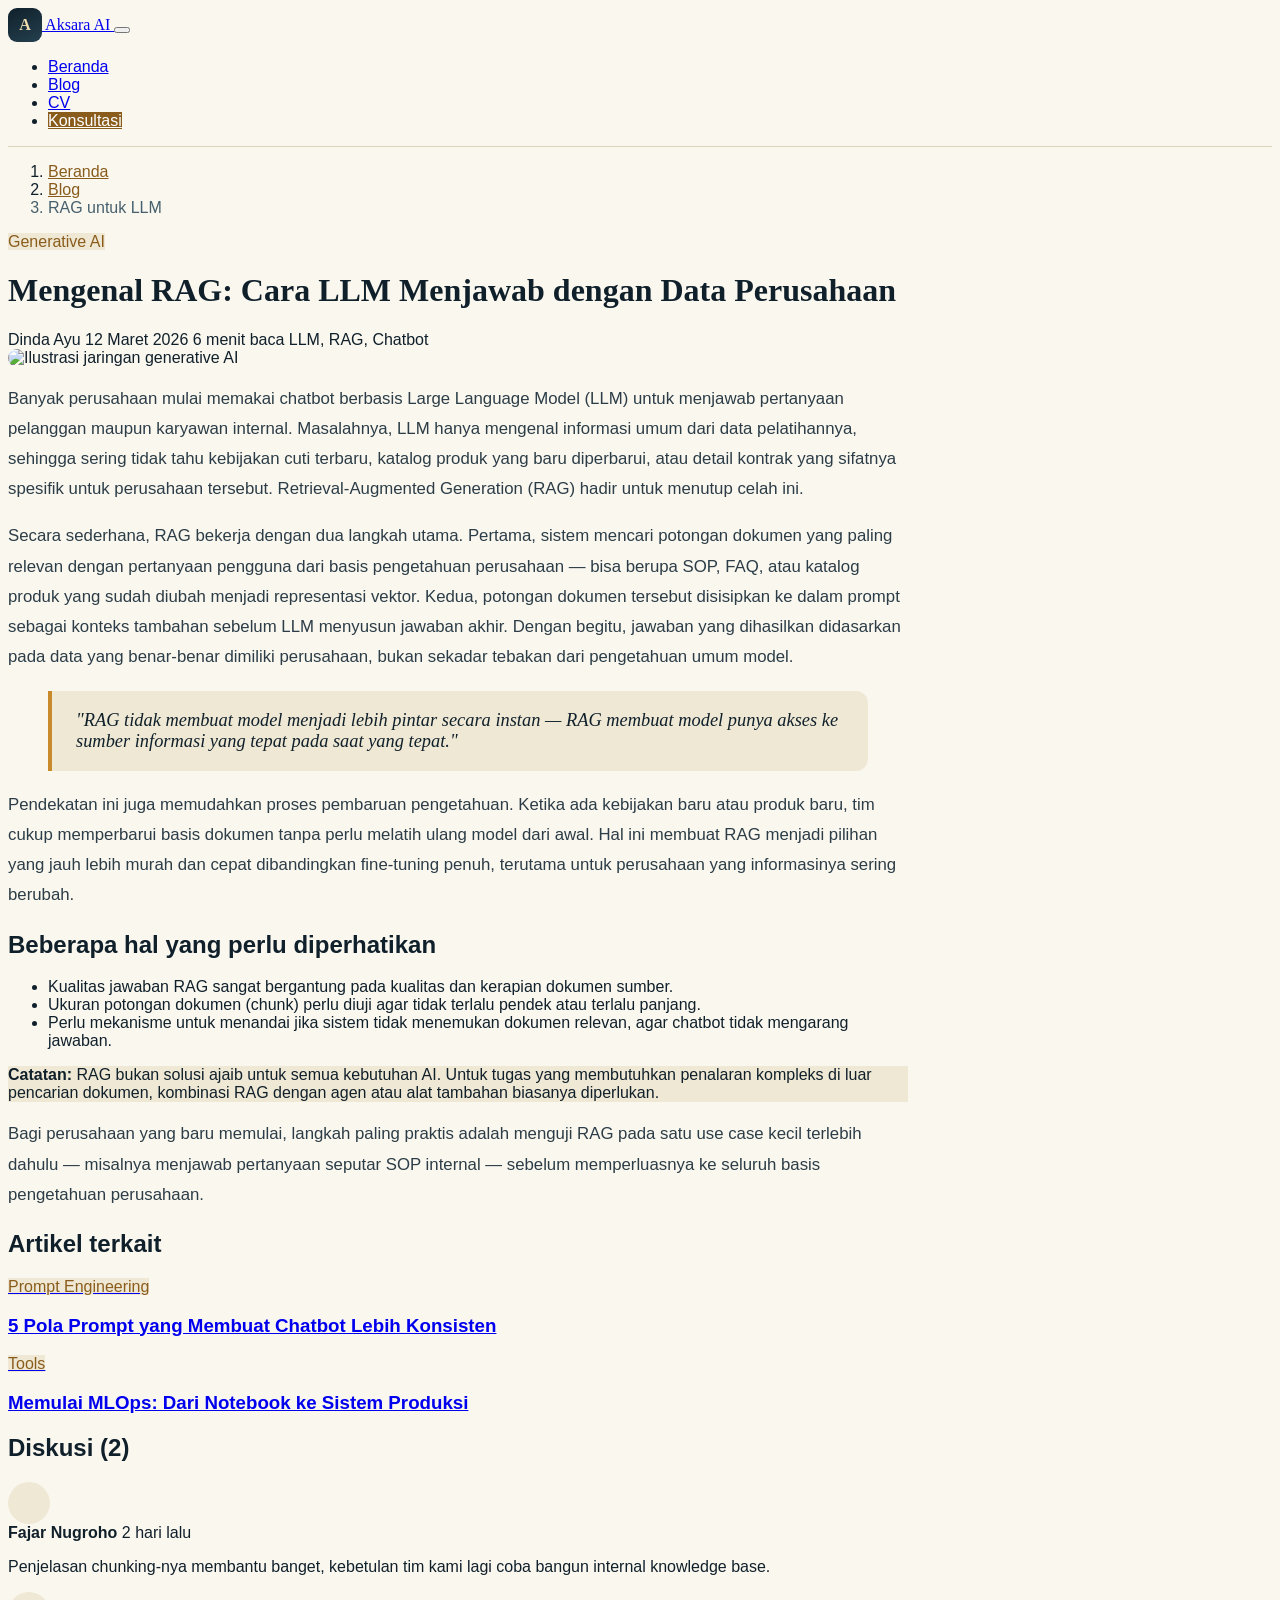
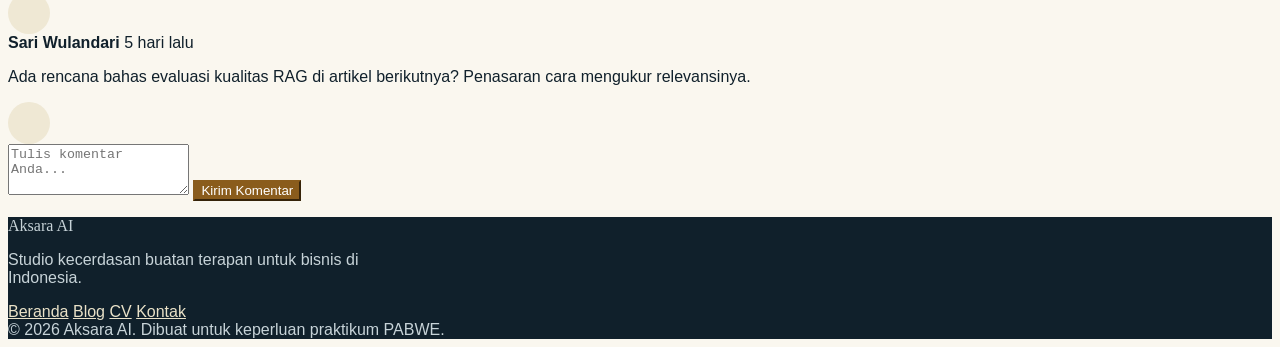
==== blog-detail.html @ 1088177e "upload upload file" ====
<!doctype html>
<html lang="id">
<head>
  <meta charset="UTF-8" />
  <meta name="viewport" content="width=device-width, initial-scale=1" />
  <title>Mengenal RAG: Cara LLM Menjawab dengan Data Perusahaan — Aksara AI</title>
  <meta name="description" content="Penjelasan Retrieval-Augmented Generation (RAG): cara kerja, manfaat, dan hal yang perlu diperhatikan saat menerapkannya pada chatbot perusahaan." />

  <link href="vendor/bootstrap/css/bootstrap.min.css" rel="stylesheet">
  <link rel="stylesheet" href="vendor/bootstrap-icons/bootstrap-icons.min.css">
  <link rel="stylesheet" href="assets/css/fonts.css">

  <style>
    :root {
      --ink: #10202b;
      --gold: #c98a2c;
      --gold-dark: #8a5c1c;
      --gold-darker: #6b4515;
      --paper: #faf7ef;
      --paper-dim: #efe8d4;
    }
    body { font-family: 'Plus Jakarta Sans', sans-serif; background: var(--paper); color: var(--ink); }
    .breadcrumb-item a { color: var(--gold-dark); }
    .breadcrumb-item a:hover { color: var(--gold-darker); }
    .breadcrumb-item.active { color: var(--ink-soft, #47606d); }
    .font-display { font-family: 'Fraunces', serif; }
    .navbar-brand-mark {
      width: 34px; height: 34px; border-radius: 9px;
      background: linear-gradient(155deg, var(--ink), #24404f);
      color: #f1ddb0; display: inline-flex; align-items: center; justify-content: center;
      font-family: 'Fraunces', serif; font-weight: 700;
    }
    .navbar { background: rgba(250,247,239,.92) !important; backdrop-filter: blur(8px); border-bottom: 1px solid #ddd3ba; }
    .btn-gold { background-color: var(--gold-dark); border-color: var(--gold-dark); color: #fff; }
    .btn-gold:hover { background-color: var(--gold-darker); border-color: var(--gold-darker); color: #fff; }

    .cover-wrap { max-height: 420px; overflow: hidden; border-radius: 18px; }
    .cover-wrap img { width: 100%; object-fit: cover; height: 100%; }

    article.post p { font-size: 1.05rem; line-height: 1.8; color: #2c3d47; }
    article.post blockquote {
      border-left: 4px solid var(--gold);
      background: var(--paper-dim);
      padding: 1.2rem 1.5rem;
      border-radius: 0 12px 12px 0;
      font-family: 'Fraunces', serif;
      font-style: italic;
      font-size: 1.15rem;
      color: var(--ink);
    }
    .related-card { border-color: #e7e0cc; border-radius: 14px; transition: transform .25s ease, box-shadow .25s ease; }
    .related-card:hover { transform: translateY(-4px); box-shadow: 0 14px 28px -18px rgba(16,32,43,.4); }
    .avatar-icon {
      width: 42px; height: 42px; border-radius: 50%;
      background: var(--paper-dim); color: var(--gold-dark);
      display: inline-flex; align-items: center; justify-content: center; font-size: 1.2rem;
    }
    footer.site-footer { background: var(--ink); color: #c7d3d8; }
    footer.site-footer a { color: #eae2c8; }
    footer.site-footer a:hover { color: var(--gold); }
  </style>
</head>
<body>

  <!-- =====================================================
       NAVBAR
  ====================================================== -->
  <nav class="navbar navbar-expand-lg sticky-top py-3">
    <div class="container">
      <a class="navbar-brand d-flex align-items-center gap-2 font-display fw-bold" href="/">
        <span class="navbar-brand-mark">A</span> Aksara AI
      </a>
      <button class="navbar-toggler" type="button" data-bs-toggle="collapse" data-bs-target="#navMain" aria-controls="navMain" aria-expanded="false" aria-label="Toggle navigation">
        <span class="navbar-toggler-icon"></span>
      </button>
      <div class="collapse navbar-collapse justify-content-end" id="navMain">
        <ul class="navbar-nav align-items-lg-center gap-lg-4">
          <li class="nav-item"><a class="nav-link" href="/">Beranda</a></li>
          <li class="nav-item"><a class="nav-link" href="blog.html">Blog</a></li>
          <li class="nav-item"><a class="nav-link" href="cv.html">CV</a></li>
          <li class="nav-item"><a class="btn btn-gold rounded-pill px-3" href="index.html#kontak">Konsultasi</a></li>
        </ul>
      </div>
    </div>
  </nav>

  <main class="py-5">
    <div class="container" style="max-width: 900px;">

      <!-- Breadcrumb & meta -->
      <nav aria-label="breadcrumb" class="mb-3">
        <ol class="breadcrumb small">
          <li class="breadcrumb-item"><a href="/" class="text-decoration-none">Beranda</a></li>
          <li class="breadcrumb-item"><a href="blog.html" class="text-decoration-none">Blog</a></li>
          <li class="breadcrumb-item active" aria-current="page">RAG untuk LLM</li>
        </ol>
      </nav>

      <span class="badge rounded-pill px-3 py-2 mb-3" style="background:#efe8d4; color:#8a5c1c;">
        <i class="bi bi-stars me-1"></i> Generative AI
      </span>

      <h1 class="font-display fw-bold display-6 mb-3">Mengenal RAG: Cara LLM Menjawab dengan Data Perusahaan</h1>

      <div class="d-flex flex-wrap align-items-center gap-4 text-muted small mb-4 pb-3 border-bottom">
        <span><i class="bi bi-person-circle me-1"></i> Dinda Ayu</span>
        <span><i class="bi bi-calendar3 me-1"></i> 12 Maret 2026</span>
        <span><i class="bi bi-clock me-1"></i> 6 menit baca</span>
        <span><i class="bi bi-tag me-1"></i> LLM, RAG, Chatbot</span>
      </div>

      <div class="cover-wrap mb-4">
        <img src="https://images.unsplash.com/photo-1620712943543-bcc4688e7485?auto=format&fit=crop&w=1200&q=80" alt="Ilustrasi jaringan generative AI">
      </div>

      <article class="post">
        <p>
          Banyak perusahaan mulai memakai chatbot berbasis Large Language Model (LLM)
          untuk menjawab pertanyaan pelanggan maupun karyawan internal. Masalahnya,
          LLM hanya mengenal informasi umum dari data pelatihannya, sehingga sering
          tidak tahu kebijakan cuti terbaru, katalog produk yang baru diperbarui,
          atau detail kontrak yang sifatnya spesifik untuk perusahaan tersebut.
          Retrieval-Augmented Generation (RAG) hadir untuk menutup celah ini.
        </p>

        <p>
          Secara sederhana, RAG bekerja dengan dua langkah utama. Pertama, sistem
          mencari potongan dokumen yang paling relevan dengan pertanyaan pengguna
          dari basis pengetahuan perusahaan — bisa berupa SOP, FAQ, atau katalog
          produk yang sudah diubah menjadi representasi vektor. Kedua, potongan
          dokumen tersebut disisipkan ke dalam prompt sebagai konteks tambahan
          sebelum LLM menyusun jawaban akhir. Dengan begitu, jawaban yang dihasilkan
          didasarkan pada data yang benar-benar dimiliki perusahaan, bukan sekadar
          tebakan dari pengetahuan umum model.
        </p>

        <blockquote>
          "RAG tidak membuat model menjadi lebih pintar secara instan — RAG membuat
          model punya akses ke sumber informasi yang tepat pada saat yang tepat."
        </blockquote>

        <p>
          Pendekatan ini juga memudahkan proses pembaruan pengetahuan. Ketika ada
          kebijakan baru atau produk baru, tim cukup memperbarui basis dokumen
          tanpa perlu melatih ulang model dari awal. Hal ini membuat RAG menjadi
          pilihan yang jauh lebih murah dan cepat dibandingkan fine-tuning penuh,
          terutama untuk perusahaan yang informasinya sering berubah.
        </p>

        <h2 class="h4 fw-bold mt-4 mb-3">Beberapa hal yang perlu diperhatikan</h2>
        <ul class="mb-4">
          <li class="mb-2"><i class="bi bi-check2-circle text-success me-2"></i>Kualitas jawaban RAG sangat bergantung pada kualitas dan kerapian dokumen sumber.</li>
          <li class="mb-2"><i class="bi bi-check2-circle text-success me-2"></i>Ukuran potongan dokumen (chunk) perlu diuji agar tidak terlalu pendek atau terlalu panjang.</li>
          <li class="mb-2"><i class="bi bi-check2-circle text-success me-2"></i>Perlu mekanisme untuk menandai jika sistem tidak menemukan dokumen relevan, agar chatbot tidak mengarang jawaban.</li>
        </ul>

        <div class="alert d-flex align-items-start gap-2" style="background:#efe8d4; border: none; color:#10202b;">
          <i class="bi bi-info-circle-fill fs-5" style="color:#8a5c1c;"></i>
          <div>
            <strong>Catatan:</strong> RAG bukan solusi ajaib untuk semua kebutuhan AI.
            Untuk tugas yang membutuhkan penalaran kompleks di luar pencarian dokumen,
            kombinasi RAG dengan agen atau alat tambahan biasanya diperlukan.
          </div>
        </div>

        <p>
          Bagi perusahaan yang baru memulai, langkah paling praktis adalah menguji
          RAG pada satu use case kecil terlebih dahulu — misalnya menjawab pertanyaan
          seputar SOP internal — sebelum memperluasnya ke seluruh basis pengetahuan
          perusahaan.
        </p>
      </article>

      <!-- =====================================================
           ARTIKEL TERKAIT
      ====================================================== -->
      <section class="mt-5 pt-4 border-top">
        <h2 class="h5 fw-bold mb-3"><i class="bi bi-collection me-2"></i>Artikel terkait</h2>
        <div class="row g-3">
          <div class="col-md-6">
            <a href="blog-detail.html" class="text-decoration-none text-dark">
              <div class="related-card card p-3 h-100">
                <span class="badge rounded-pill mb-2" style="background:#efe8d4; color:#8a5c1c;">Prompt Engineering</span>
                <h3 class="h6 fw-bold mb-0">5 Pola Prompt yang Membuat Chatbot Lebih Konsisten</h3>
              </div>
            </a>
          </div>
          <div class="col-md-6">
            <a href="blog-detail.html" class="text-decoration-none text-dark">
              <div class="related-card card p-3 h-100">
                <span class="badge rounded-pill mb-2" style="background:#efe8d4; color:#8a5c1c;">Tools</span>
                <h3 class="h6 fw-bold mb-0">Memulai MLOps: Dari Notebook ke Sistem Produksi</h3>
              </div>
            </a>
          </div>
        </div>
      </section>

      <!-- =====================================================
           KOMENTAR
      ====================================================== -->
      <section class="mt-5 pt-4 border-top">
        <h2 class="h5 fw-bold mb-3"><i class="bi bi-chat-left-text me-2"></i>Diskusi (2)</h2>

        <div class="d-flex gap-3 mb-4">
          <span class="avatar-icon"><i class="bi bi-person-fill"></i></span>
          <div class="flex-grow-1 bg-white border rounded-3 p-3">
            <div class="d-flex justify-content-between">
              <strong class="small">Fajar Nugroho</strong>
              <span class="text-muted small">2 hari lalu</span>
            </div>
            <p class="small mb-0 mt-1">Penjelasan chunking-nya membantu banget, kebetulan tim kami lagi coba bangun internal knowledge base.</p>
          </div>
        </div>

        <div class="d-flex gap-3 mb-4">
          <span class="avatar-icon"><i class="bi bi-person-fill"></i></span>
          <div class="flex-grow-1 bg-white border rounded-3 p-3">
            <div class="d-flex justify-content-between">
              <strong class="small">Sari Wulandari</strong>
              <span class="text-muted small">5 hari lalu</span>
            </div>
            <p class="small mb-0 mt-1">Ada rencana bahas evaluasi kualitas RAG di artikel berikutnya? Penasaran cara mengukur relevansinya.</p>
          </div>
        </div>

        <form class="d-flex gap-3" action="#" method="post">
          <span class="avatar-icon"><i class="bi bi-person"></i></span>
          <div class="flex-grow-1">
            <textarea class="form-control mb-2" rows="3" placeholder="Tulis komentar Anda..." required></textarea>
            <button type="submit" class="btn btn-gold btn-sm rounded-pill px-3">
              <i class="bi bi-send me-1"></i> Kirim Komentar
            </button>
          </div>
        </form>
      </section>

    </div>
  </main>

  <!-- =====================================================
       FOOTER
  ====================================================== -->
  <footer class="site-footer py-5 mt-5">
    <div class="container d-flex flex-column flex-md-row justify-content-between gap-4">
      <div>
        <p class="fs-5 font-display fw-bold text-white mb-2"><i class="bi bi-braces-asterisk"></i> Aksara AI</p>
        <p class="small mb-0" style="max-width: 26rem;">Studio kecerdasan buatan terapan untuk bisnis di Indonesia.</p>
      </div>
      <div class="d-flex flex-wrap gap-4 small">
        <a href="/" class="text-decoration-none">Beranda</a>
        <a href="blog.html" class="text-decoration-none">Blog</a>
        <a href="cv.html" class="text-decoration-none">CV</a>
        <a href="index.html#kontak" class="text-decoration-none">Kontak</a>
      </div>
    </div>
    <div class="container mt-4 pt-3 border-top border-secondary-subtle small text-center text-md-start">
      © 2026 Aksara AI. Dibuat untuk keperluan praktikum PABWE.
    </div>
  </footer>

  <script src="vendor/bootstrap/js/bootstrap.bundle.min.js"></script>
</body>
</html>
---- assets/css/fonts.css ----
/* Self-hosted Google Fonts subset (latin) — Fraunces & Plus Jakarta Sans */

/* plus-jakarta-sans-latin-400-normal */
@font-face {
  font-family: 'Plus Jakarta Sans';
  font-style: normal;
  font-display: swap;
  font-weight: 400;
  src: url('../fonts/plus-jakarta-sans-latin-400-normal.woff2') format('woff2');
  unicode-range: U+0000-00FF,U+0131,U+0152-0153,U+02BB-02BC,U+02C6,U+02DA,U+02DC,U+0304,U+0308,U+0329,U+2000-206F,U+20AC,U+2122,U+2191,U+2193,U+2212,U+2215,U+FEFF,U+FFFD;
}

/* plus-jakarta-sans-latin-500-normal */
@font-face {
  font-family: 'Plus Jakarta Sans';
  font-style: normal;
  font-display: swap;
  font-weight: 500;
  src: url('../fonts/plus-jakarta-sans-latin-500-normal.woff2') format('woff2');
  unicode-range: U+0000-00FF,U+0131,U+0152-0153,U+02BB-02BC,U+02C6,U+02DA,U+02DC,U+0304,U+0308,U+0329,U+2000-206F,U+20AC,U+2122,U+2191,U+2193,U+2212,U+2215,U+FEFF,U+FFFD;
}

/* plus-jakarta-sans-latin-600-normal */
@font-face {
  font-family: 'Plus Jakarta Sans';
  font-style: normal;
  font-display: swap;
  font-weight: 600;
  src: url('../fonts/plus-jakarta-sans-latin-600-normal.woff2') format('woff2');
  unicode-range: U+0000-00FF,U+0131,U+0152-0153,U+02BB-02BC,U+02C6,U+02DA,U+02DC,U+0304,U+0308,U+0329,U+2000-206F,U+20AC,U+2122,U+2191,U+2193,U+2212,U+2215,U+FEFF,U+FFFD;
}

/* plus-jakarta-sans-latin-700-normal */
@font-face {
  font-family: 'Plus Jakarta Sans';
  font-style: normal;
  font-display: swap;
  font-weight: 700;
  src: url('../fonts/plus-jakarta-sans-latin-700-normal.woff2') format('woff2');
  unicode-range: U+0000-00FF,U+0131,U+0152-0153,U+02BB-02BC,U+02C6,U+02DA,U+02DC,U+0304,U+0308,U+0329,U+2000-206F,U+20AC,U+2122,U+2191,U+2193,U+2212,U+2215,U+FEFF,U+FFFD;
}

/* plus-jakarta-sans-latin-800-normal */
@font-face {
  font-family: 'Plus Jakarta Sans';
  font-style: normal;
  font-display: swap;
  font-weight: 800;
  src: url('../fonts/plus-jakarta-sans-latin-800-normal.woff2') format('woff2');
  unicode-range: U+0000-00FF,U+0131,U+0152-0153,U+02BB-02BC,U+02C6,U+02DA,U+02DC,U+0304,U+0308,U+0329,U+2000-206F,U+20AC,U+2122,U+2191,U+2193,U+2212,U+2215,U+FEFF,U+FFFD;
}

/* fraunces-latin-400-normal */
@font-face {
  font-family: 'Fraunces';
  font-style: normal;
  font-display: swap;
  font-weight: 400;
  src: url('../fonts/fraunces-latin-400-normal.woff2') format('woff2');
  unicode-range: U+0000-00FF,U+0131,U+0152-0153,U+02BB-02BC,U+02C6,U+02DA,U+02DC,U+0304,U+0308,U+0329,U+2000-206F,U+20AC,U+2122,U+2191,U+2193,U+2212,U+2215,U+FEFF,U+FFFD;
}

/* fraunces-latin-600-normal */
@font-face {
  font-family: 'Fraunces';
  font-style: normal;
  font-display: swap;
  font-weight: 600;
  src: url('../fonts/fraunces-latin-600-normal.woff2') format('woff2');
  unicode-range: U+0000-00FF,U+0131,U+0152-0153,U+02BB-02BC,U+02C6,U+02DA,U+02DC,U+0304,U+0308,U+0329,U+2000-206F,U+20AC,U+2122,U+2191,U+2193,U+2212,U+2215,U+FEFF,U+FFFD;
}

/* fraunces-latin-700-normal */
@font-face {
  font-family: 'Fraunces';
  font-style: normal;
  font-display: swap;
  font-weight: 700;
  src: url('../fonts/fraunces-latin-700-normal.woff2') format('woff2');
  unicode-range: U+0000-00FF,U+0131,U+0152-0153,U+02BB-02BC,U+02C6,U+02DA,U+02DC,U+0304,U+0308,U+0329,U+2000-206F,U+20AC,U+2122,U+2191,U+2193,U+2212,U+2215,U+FEFF,U+FFFD;
}

/* fraunces-latin-400-italic */
@font-face {
  font-family: 'Fraunces';
  font-style: italic;
  font-display: swap;
  font-weight: 400;
  src: url('../fonts/fraunces-latin-400-italic.woff2') format('woff2');
  unicode-range: U+0000-00FF,U+0131,U+0152-0153,U+02BB-02BC,U+02C6,U+02DA,U+02DC,U+0304,U+0308,U+0329,U+2000-206F,U+20AC,U+2122,U+2191,U+2193,U+2212,U+2215,U+FEFF,U+FFFD;
}

/* fraunces-latin-500-italic */
@font-face {
  font-family: 'Fraunces';
  font-style: italic;
  font-display: swap;
  font-weight: 500;
  src: url('../fonts/fraunces-latin-500-italic.woff2') format('woff2');
  unicode-range: U+0000-00FF,U+0131,U+0152-0153,U+02BB-02BC,U+02C6,U+02DA,U+02DC,U+0304,U+0308,U+0329,U+2000-206F,U+20AC,U+2122,U+2191,U+2193,U+2212,U+2215,U+FEFF,U+FFFD;
}

/* fraunces-latin-600-italic */
@font-face {
  font-family: 'Fraunces';
  font-style: italic;
  font-display: swap;
  font-weight: 600;
  src: url('../fonts/fraunces-latin-600-italic.woff2') format('woff2');
  unicode-range: U+0000-00FF,U+0131,U+0152-0153,U+02BB-02BC,U+02C6,U+02DA,U+02DC,U+0304,U+0308,U+0329,U+2000-206F,U+20AC,U+2122,U+2191,U+2193,U+2212,U+2215,U+FEFF,U+FFFD;
}
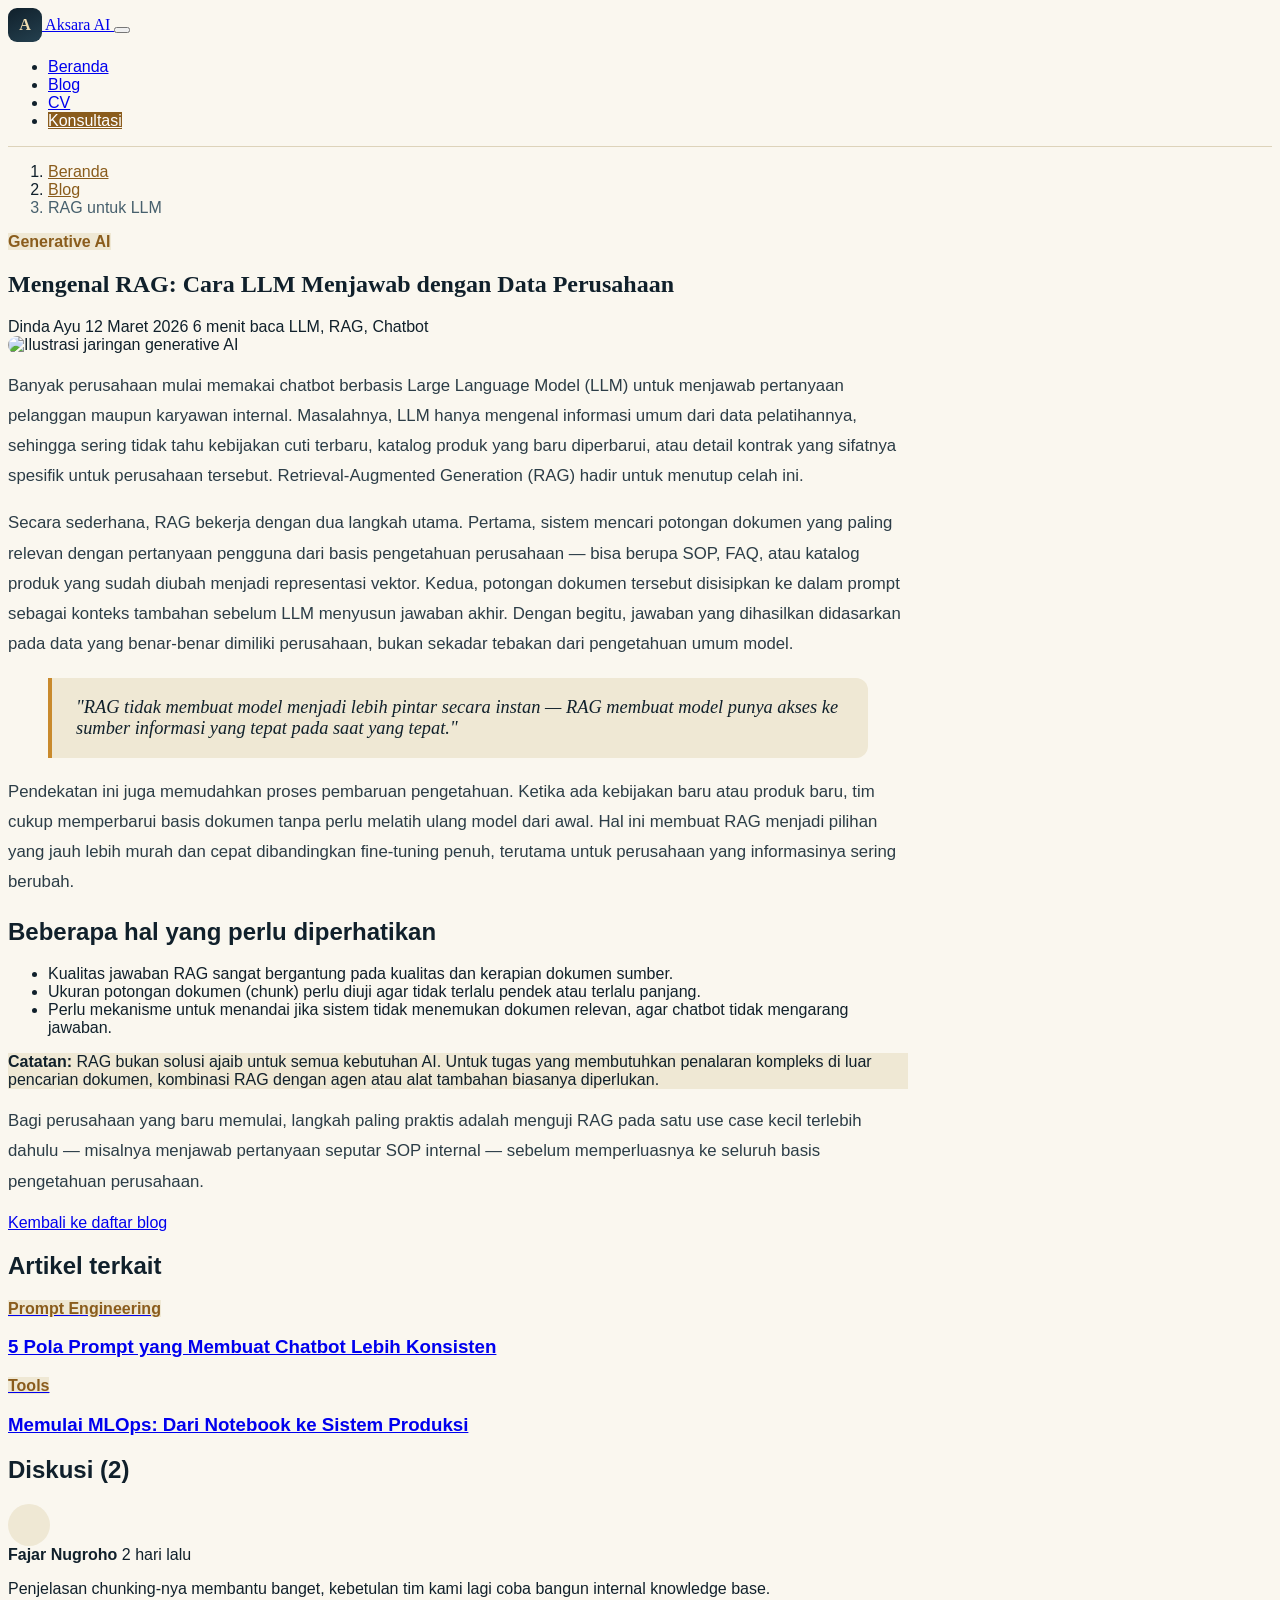
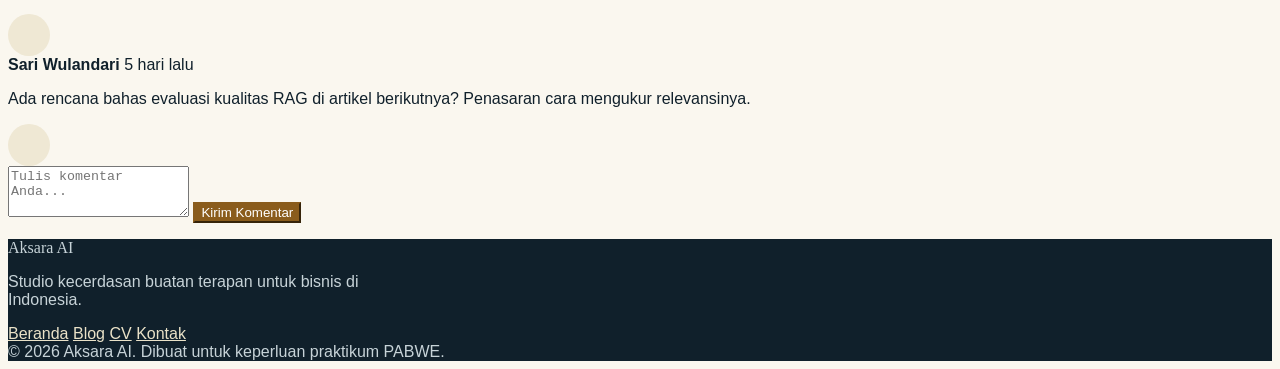
==== commit 749acbc4: "update update" ====
--- a/blog-detail.html
+++ b/blog-detail.html
@@ -5,6 +5,8 @@
   <meta name="viewport" content="width=device-width, initial-scale=1" />
   <title>Mengenal RAG: Cara LLM Menjawab dengan Data Perusahaan — Aksara AI</title>
   <meta name="description" content="Penjelasan Retrieval-Augmented Generation (RAG): cara kerja, manfaat, dan hal yang perlu diperhatikan saat menerapkannya pada chatbot perusahaan." />
+
+  <link rel="icon" href="assets/img/favicon.svg" type="image/svg+xml" />
 
   <link href="vendor/bootstrap/css/bootstrap.min.css" rel="stylesheet">
   <link rel="stylesheet" href="vendor/bootstrap-icons/bootstrap-icons.min.css">
@@ -55,6 +57,13 @@
       background: var(--paper-dim); color: var(--gold-dark);
       display: inline-flex; align-items: center; justify-content: center; font-size: 1.2rem;
     }
+    /* Utilitas kecil — pengganti inline style agar styling tetap terpusat */
+    .container--article { max-width: 900px; }
+    .measure-sm { max-width: 26rem; }
+    .text-brand { color: var(--gold-dark) !important; }
+    .badge-category { background-color: var(--paper-dim); color: var(--gold-dark); font-weight: 600; }
+    .alert-brand { background: var(--paper-dim); border: none; color: var(--ink); }
+
     footer.site-footer { background: var(--ink); color: #c7d3d8; }
     footer.site-footer a { color: #eae2c8; }
     footer.site-footer a:hover { color: var(--gold); }
@@ -67,7 +76,7 @@
   ====================================================== -->
   <nav class="navbar navbar-expand-lg sticky-top py-3">
     <div class="container">
-      <a class="navbar-brand d-flex align-items-center gap-2 font-display fw-bold" href="/">
+      <a class="navbar-brand d-flex align-items-center gap-2 font-display fw-bold" href="index.html">
         <span class="navbar-brand-mark">A</span> Aksara AI
       </a>
       <button class="navbar-toggler" type="button" data-bs-toggle="collapse" data-bs-target="#navMain" aria-controls="navMain" aria-expanded="false" aria-label="Toggle navigation">
@@ -75,7 +84,7 @@
       </button>
       <div class="collapse navbar-collapse justify-content-end" id="navMain">
         <ul class="navbar-nav align-items-lg-center gap-lg-4">
-          <li class="nav-item"><a class="nav-link" href="/">Beranda</a></li>
+          <li class="nav-item"><a class="nav-link" href="index.html">Beranda</a></li>
           <li class="nav-item"><a class="nav-link" href="blog.html">Blog</a></li>
           <li class="nav-item"><a class="nav-link" href="cv.html">CV</a></li>
           <li class="nav-item"><a class="btn btn-gold rounded-pill px-3" href="index.html#kontak">Konsultasi</a></li>
@@ -85,91 +94,101 @@
   </nav>
 
   <main class="py-5">
-    <div class="container" style="max-width: 900px;">
+    <div class="container container--article">
 
       <!-- Breadcrumb & meta -->
       <nav aria-label="breadcrumb" class="mb-3">
         <ol class="breadcrumb small">
-          <li class="breadcrumb-item"><a href="/" class="text-decoration-none">Beranda</a></li>
+          <li class="breadcrumb-item"><a href="index.html" class="text-decoration-none">Beranda</a></li>
           <li class="breadcrumb-item"><a href="blog.html" class="text-decoration-none">Blog</a></li>
           <li class="breadcrumb-item active" aria-current="page">RAG untuk LLM</li>
         </ol>
       </nav>
 
-      <span class="badge rounded-pill px-3 py-2 mb-3" style="background:#efe8d4; color:#8a5c1c;">
-        <i class="bi bi-stars me-1"></i> Generative AI
-      </span>
-
-      <h1 class="font-display fw-bold display-6 mb-3">Mengenal RAG: Cara LLM Menjawab dengan Data Perusahaan</h1>
-
-      <div class="d-flex flex-wrap align-items-center gap-4 text-muted small mb-4 pb-3 border-bottom">
-        <span><i class="bi bi-person-circle me-1"></i> Dinda Ayu</span>
-        <span><i class="bi bi-calendar3 me-1"></i> 12 Maret 2026</span>
-        <span><i class="bi bi-clock me-1"></i> 6 menit baca</span>
-        <span><i class="bi bi-tag me-1"></i> LLM, RAG, Chatbot</span>
-      </div>
-
-      <div class="cover-wrap mb-4">
-        <img src="https://images.unsplash.com/photo-1620712943543-bcc4688e7485?auto=format&fit=crop&w=1200&q=80" alt="Ilustrasi jaringan generative AI">
-      </div>
-
+      <!-- Artikel utama: header (judul + meta + cover) lalu isi tulisan -->
       <article class="post">
-        <p>
-          Banyak perusahaan mulai memakai chatbot berbasis Large Language Model (LLM)
-          untuk menjawab pertanyaan pelanggan maupun karyawan internal. Masalahnya,
-          LLM hanya mengenal informasi umum dari data pelatihannya, sehingga sering
-          tidak tahu kebijakan cuti terbaru, katalog produk yang baru diperbarui,
-          atau detail kontrak yang sifatnya spesifik untuk perusahaan tersebut.
-          Retrieval-Augmented Generation (RAG) hadir untuk menutup celah ini.
-        </p>
-
-        <p>
-          Secara sederhana, RAG bekerja dengan dua langkah utama. Pertama, sistem
-          mencari potongan dokumen yang paling relevan dengan pertanyaan pengguna
-          dari basis pengetahuan perusahaan — bisa berupa SOP, FAQ, atau katalog
-          produk yang sudah diubah menjadi representasi vektor. Kedua, potongan
-          dokumen tersebut disisipkan ke dalam prompt sebagai konteks tambahan
-          sebelum LLM menyusun jawaban akhir. Dengan begitu, jawaban yang dihasilkan
-          didasarkan pada data yang benar-benar dimiliki perusahaan, bukan sekadar
-          tebakan dari pengetahuan umum model.
-        </p>
-
-        <blockquote>
-          "RAG tidak membuat model menjadi lebih pintar secara instan — RAG membuat
-          model punya akses ke sumber informasi yang tepat pada saat yang tepat."
-        </blockquote>
-
-        <p>
-          Pendekatan ini juga memudahkan proses pembaruan pengetahuan. Ketika ada
-          kebijakan baru atau produk baru, tim cukup memperbarui basis dokumen
-          tanpa perlu melatih ulang model dari awal. Hal ini membuat RAG menjadi
-          pilihan yang jauh lebih murah dan cepat dibandingkan fine-tuning penuh,
-          terutama untuk perusahaan yang informasinya sering berubah.
-        </p>
-
-        <h2 class="h4 fw-bold mt-4 mb-3">Beberapa hal yang perlu diperhatikan</h2>
-        <ul class="mb-4">
-          <li class="mb-2"><i class="bi bi-check2-circle text-success me-2"></i>Kualitas jawaban RAG sangat bergantung pada kualitas dan kerapian dokumen sumber.</li>
-          <li class="mb-2"><i class="bi bi-check2-circle text-success me-2"></i>Ukuran potongan dokumen (chunk) perlu diuji agar tidak terlalu pendek atau terlalu panjang.</li>
-          <li class="mb-2"><i class="bi bi-check2-circle text-success me-2"></i>Perlu mekanisme untuk menandai jika sistem tidak menemukan dokumen relevan, agar chatbot tidak mengarang jawaban.</li>
-        </ul>
-
-        <div class="alert d-flex align-items-start gap-2" style="background:#efe8d4; border: none; color:#10202b;">
-          <i class="bi bi-info-circle-fill fs-5" style="color:#8a5c1c;"></i>
-          <div>
-            <strong>Catatan:</strong> RAG bukan solusi ajaib untuk semua kebutuhan AI.
-            Untuk tugas yang membutuhkan penalaran kompleks di luar pencarian dokumen,
-            kombinasi RAG dengan agen atau alat tambahan biasanya diperlukan.
-          </div>
-        </div>
-
-        <p>
-          Bagi perusahaan yang baru memulai, langkah paling praktis adalah menguji
-          RAG pada satu use case kecil terlebih dahulu — misalnya menjawab pertanyaan
-          seputar SOP internal — sebelum memperluasnya ke seluruh basis pengetahuan
-          perusahaan.
-        </p>
+
+        <header class="mb-4">
+          <span class="badge badge-category rounded-pill px-3 py-2 mb-3">
+            <i class="bi bi-stars me-1"></i> Generative AI
+          </span>
+
+          <h1 class="font-display fw-bold display-6 mb-3">Mengenal RAG: Cara LLM Menjawab dengan Data Perusahaan</h1>
+
+          <div class="d-flex flex-wrap align-items-center gap-4 text-muted small mb-4 pb-3 border-bottom">
+            <span><i class="bi bi-person-circle me-1"></i> Dinda Ayu</span>
+            <span><i class="bi bi-calendar3 me-1"></i> 12 Maret 2026</span>
+            <span><i class="bi bi-clock me-1"></i> 6 menit baca</span>
+            <span><i class="bi bi-tag me-1"></i> LLM, RAG, Chatbot</span>
+          </div>
+
+          <div class="cover-wrap mb-4">
+            <img src="assets/img/cover-rag-wide.svg" alt="Ilustrasi jaringan generative AI">
+          </div>
+        </header>
+
+          <p>
+            Banyak perusahaan mulai memakai chatbot berbasis Large Language Model (LLM)
+            untuk menjawab pertanyaan pelanggan maupun karyawan internal. Masalahnya,
+            LLM hanya mengenal informasi umum dari data pelatihannya, sehingga sering
+            tidak tahu kebijakan cuti terbaru, katalog produk yang baru diperbarui,
+            atau detail kontrak yang sifatnya spesifik untuk perusahaan tersebut.
+            Retrieval-Augmented Generation (RAG) hadir untuk menutup celah ini.
+          </p>
+
+          <p>
+            Secara sederhana, RAG bekerja dengan dua langkah utama. Pertama, sistem
+            mencari potongan dokumen yang paling relevan dengan pertanyaan pengguna
+            dari basis pengetahuan perusahaan — bisa berupa SOP, FAQ, atau katalog
+            produk yang sudah diubah menjadi representasi vektor. Kedua, potongan
+            dokumen tersebut disisipkan ke dalam prompt sebagai konteks tambahan
+            sebelum LLM menyusun jawaban akhir. Dengan begitu, jawaban yang dihasilkan
+            didasarkan pada data yang benar-benar dimiliki perusahaan, bukan sekadar
+            tebakan dari pengetahuan umum model.
+          </p>
+
+          <blockquote>
+            "RAG tidak membuat model menjadi lebih pintar secara instan — RAG membuat
+            model punya akses ke sumber informasi yang tepat pada saat yang tepat."
+          </blockquote>
+
+          <p>
+            Pendekatan ini juga memudahkan proses pembaruan pengetahuan. Ketika ada
+            kebijakan baru atau produk baru, tim cukup memperbarui basis dokumen
+            tanpa perlu melatih ulang model dari awal. Hal ini membuat RAG menjadi
+            pilihan yang jauh lebih murah dan cepat dibandingkan fine-tuning penuh,
+            terutama untuk perusahaan yang informasinya sering berubah.
+          </p>
+
+          <h2 class="h4 fw-bold mt-4 mb-3">Beberapa hal yang perlu diperhatikan</h2>
+          <ul class="mb-4">
+            <li class="mb-2"><i class="bi bi-check2-circle text-success me-2"></i>Kualitas jawaban RAG sangat bergantung pada kualitas dan kerapian dokumen sumber.</li>
+            <li class="mb-2"><i class="bi bi-check2-circle text-success me-2"></i>Ukuran potongan dokumen (chunk) perlu diuji agar tidak terlalu pendek atau terlalu panjang.</li>
+            <li class="mb-2"><i class="bi bi-check2-circle text-success me-2"></i>Perlu mekanisme untuk menandai jika sistem tidak menemukan dokumen relevan, agar chatbot tidak mengarang jawaban.</li>
+          </ul>
+
+          <div class="alert alert-brand d-flex align-items-start gap-2">
+            <i class="bi bi-info-circle-fill fs-5 text-brand"></i>
+            <div>
+              <strong>Catatan:</strong> RAG bukan solusi ajaib untuk semua kebutuhan AI.
+              Untuk tugas yang membutuhkan penalaran kompleks di luar pencarian dokumen,
+              kombinasi RAG dengan agen atau alat tambahan biasanya diperlukan.
+            </div>
+          </div>
+
+          <p>
+            Bagi perusahaan yang baru memulai, langkah paling praktis adalah menguji
+            RAG pada satu use case kecil terlebih dahulu — misalnya menjawab pertanyaan
+            seputar SOP internal — sebelum memperluasnya ke seluruh basis pengetahuan
+            perusahaan.
+          </p>
       </article>
+
+      <p class="mt-4">
+        <a href="blog.html" class="btn btn-outline-secondary btn-sm rounded-pill px-3">
+          <i class="bi bi-arrow-left me-1"></i> Kembali ke daftar blog
+        </a>
+      </p>
 
       <!-- =====================================================
            ARTIKEL TERKAIT
@@ -178,17 +197,17 @@
         <h2 class="h5 fw-bold mb-3"><i class="bi bi-collection me-2"></i>Artikel terkait</h2>
         <div class="row g-3">
           <div class="col-md-6">
-            <a href="blog-detail.html" class="text-decoration-none text-dark">
+            <a href="blog.html" class="text-decoration-none text-dark">
               <div class="related-card card p-3 h-100">
-                <span class="badge rounded-pill mb-2" style="background:#efe8d4; color:#8a5c1c;">Prompt Engineering</span>
+                <span class="badge badge-category rounded-pill mb-2">Prompt Engineering</span>
                 <h3 class="h6 fw-bold mb-0">5 Pola Prompt yang Membuat Chatbot Lebih Konsisten</h3>
               </div>
             </a>
           </div>
           <div class="col-md-6">
-            <a href="blog-detail.html" class="text-decoration-none text-dark">
+            <a href="blog.html" class="text-decoration-none text-dark">
               <div class="related-card card p-3 h-100">
-                <span class="badge rounded-pill mb-2" style="background:#efe8d4; color:#8a5c1c;">Tools</span>
+                <span class="badge badge-category rounded-pill mb-2">Tools</span>
                 <h3 class="h6 fw-bold mb-0">Memulai MLOps: Dari Notebook ke Sistem Produksi</h3>
               </div>
             </a>
@@ -245,10 +264,10 @@
     <div class="container d-flex flex-column flex-md-row justify-content-between gap-4">
       <div>
         <p class="fs-5 font-display fw-bold text-white mb-2"><i class="bi bi-braces-asterisk"></i> Aksara AI</p>
-        <p class="small mb-0" style="max-width: 26rem;">Studio kecerdasan buatan terapan untuk bisnis di Indonesia.</p>
+        <p class="small mb-0 measure-sm">Studio kecerdasan buatan terapan untuk bisnis di Indonesia.</p>
       </div>
       <div class="d-flex flex-wrap gap-4 small">
-        <a href="/" class="text-decoration-none">Beranda</a>
+        <a href="index.html" class="text-decoration-none">Beranda</a>
         <a href="blog.html" class="text-decoration-none">Blog</a>
         <a href="cv.html" class="text-decoration-none">CV</a>
         <a href="index.html#kontak" class="text-decoration-none">Kontak</a>
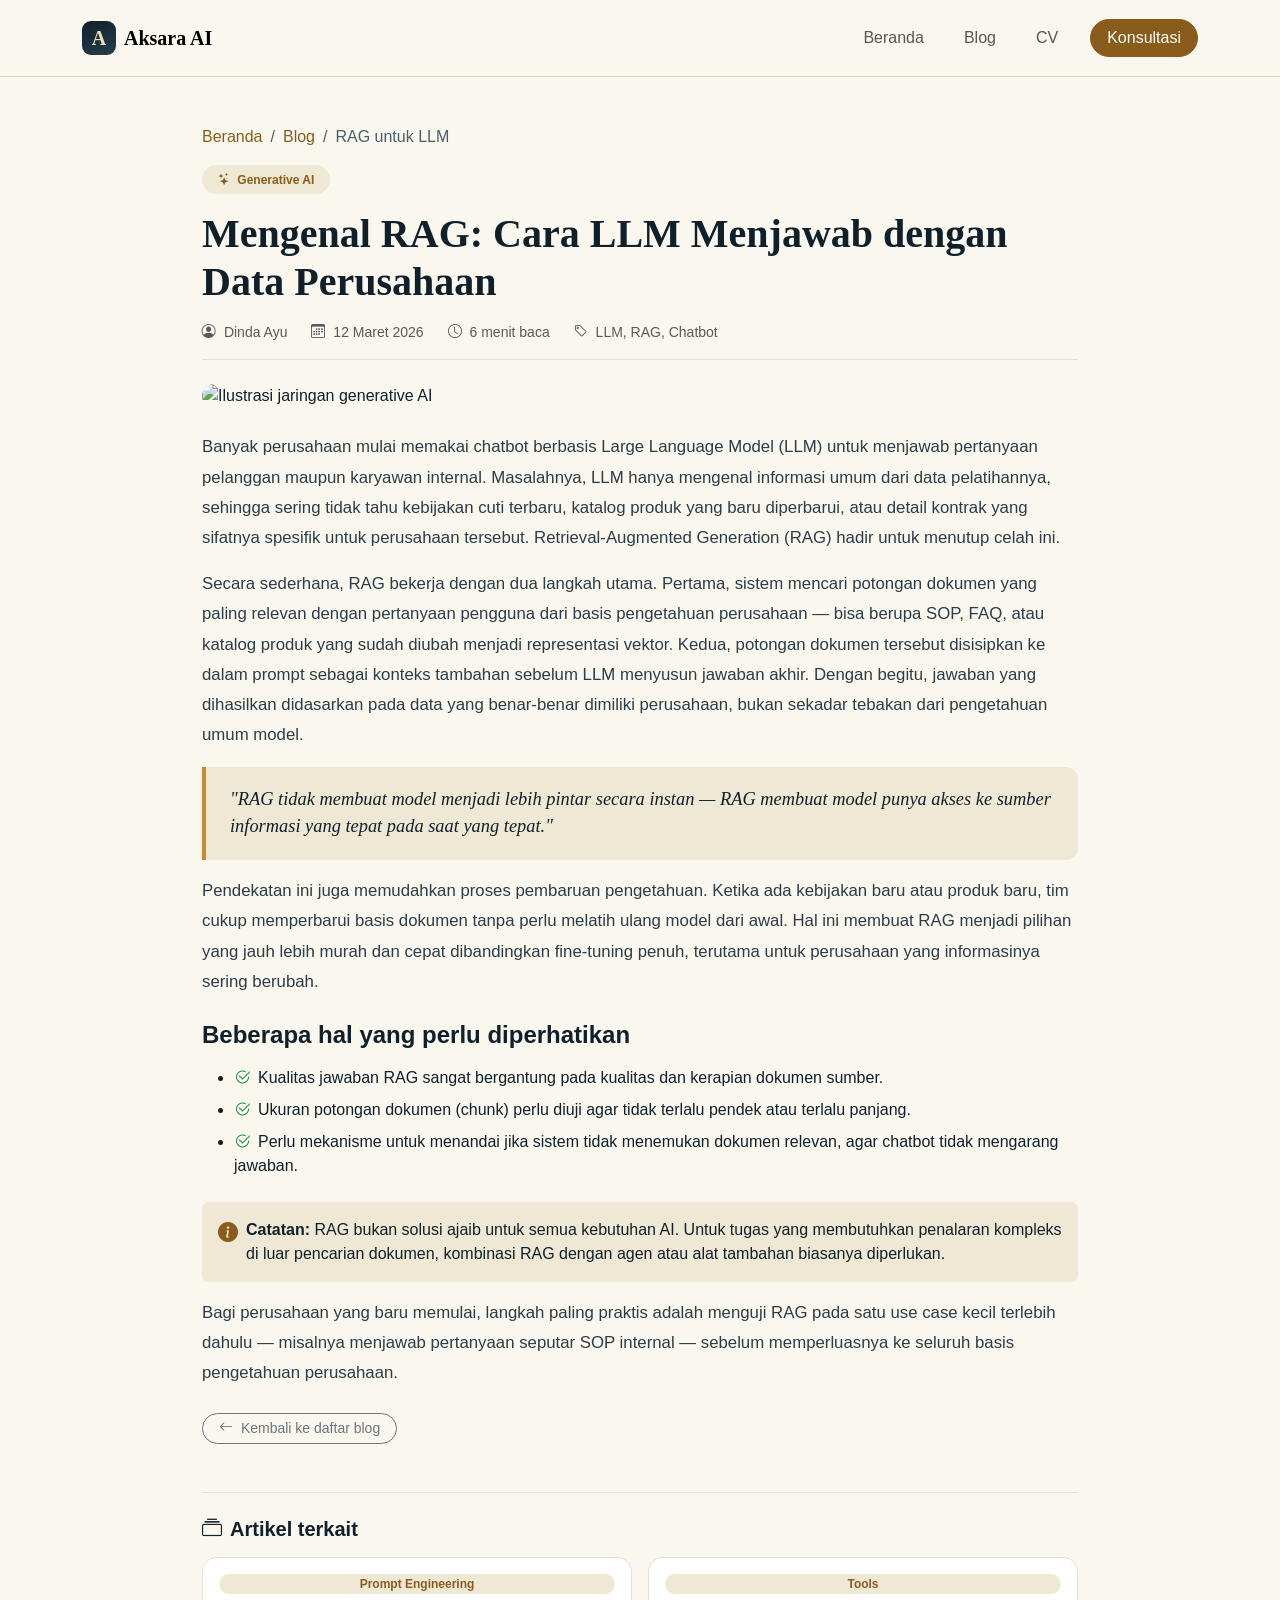
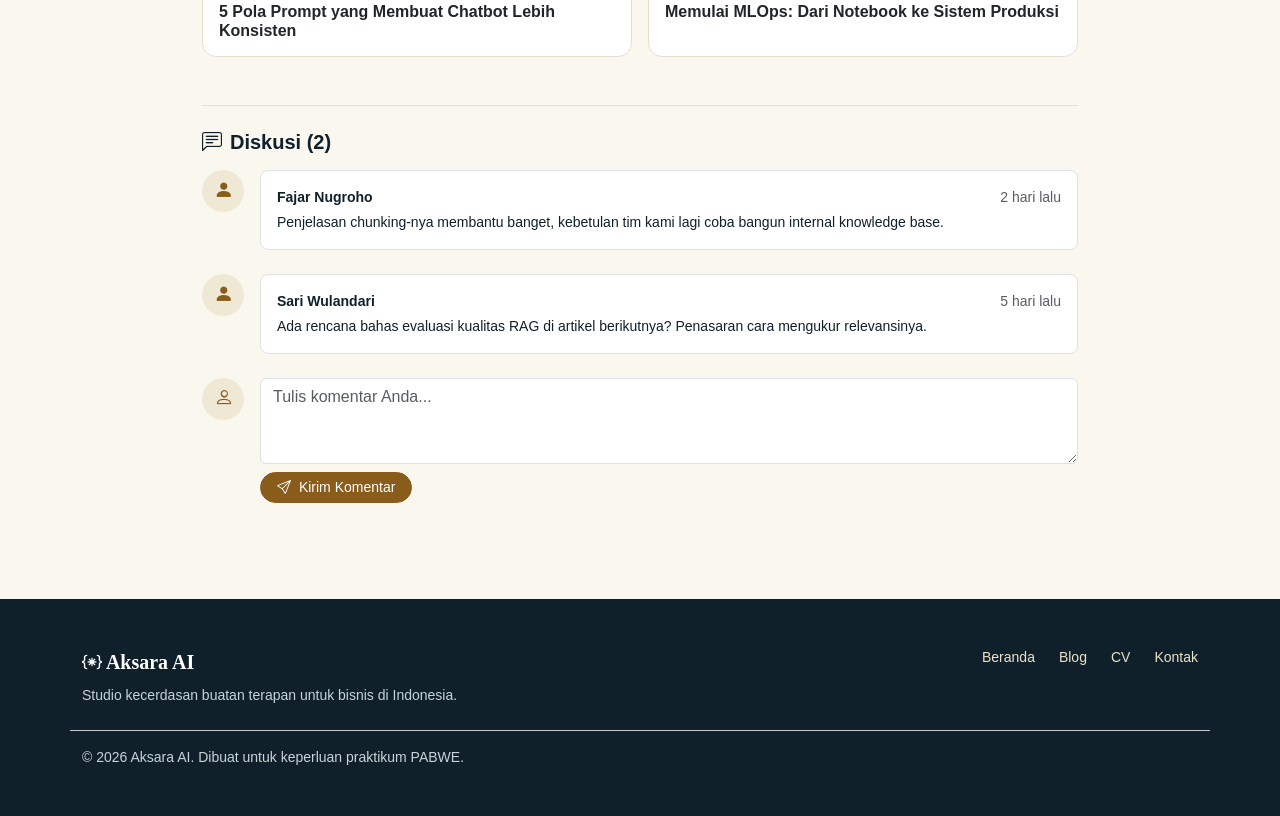
==== commit b28126f4: "update g" ====
--- a/blog-detail.html
+++ b/blog-detail.html
@@ -8,8 +8,8 @@
 
   <link rel="icon" href="assets/img/favicon.svg" type="image/svg+xml" />
 
-  <link href="vendor/bootstrap/css/bootstrap.min.css" rel="stylesheet">
-  <link rel="stylesheet" href="vendor/bootstrap-icons/bootstrap-icons.min.css">
+  <link href="https://cdn.jsdelivr.net/npm/bootstrap@5.3.3/dist/css/bootstrap.min.css" rel="stylesheet">
+  <link rel="stylesheet" href="https://cdn.jsdelivr.net/npm/bootstrap-icons@1.11.3/font/bootstrap-icons.min.css">
   <link rel="stylesheet" href="assets/css/fonts.css">
 
   <style>
@@ -278,6 +278,6 @@
     </div>
   </footer>
 
-  <script src="vendor/bootstrap/js/bootstrap.bundle.min.js"></script>
+  <script src="https://cdn.jsdelivr.net/npm/bootstrap@5.3.3/dist/js/bootstrap.bundle.min.js"></script>
 </body>
 </html>
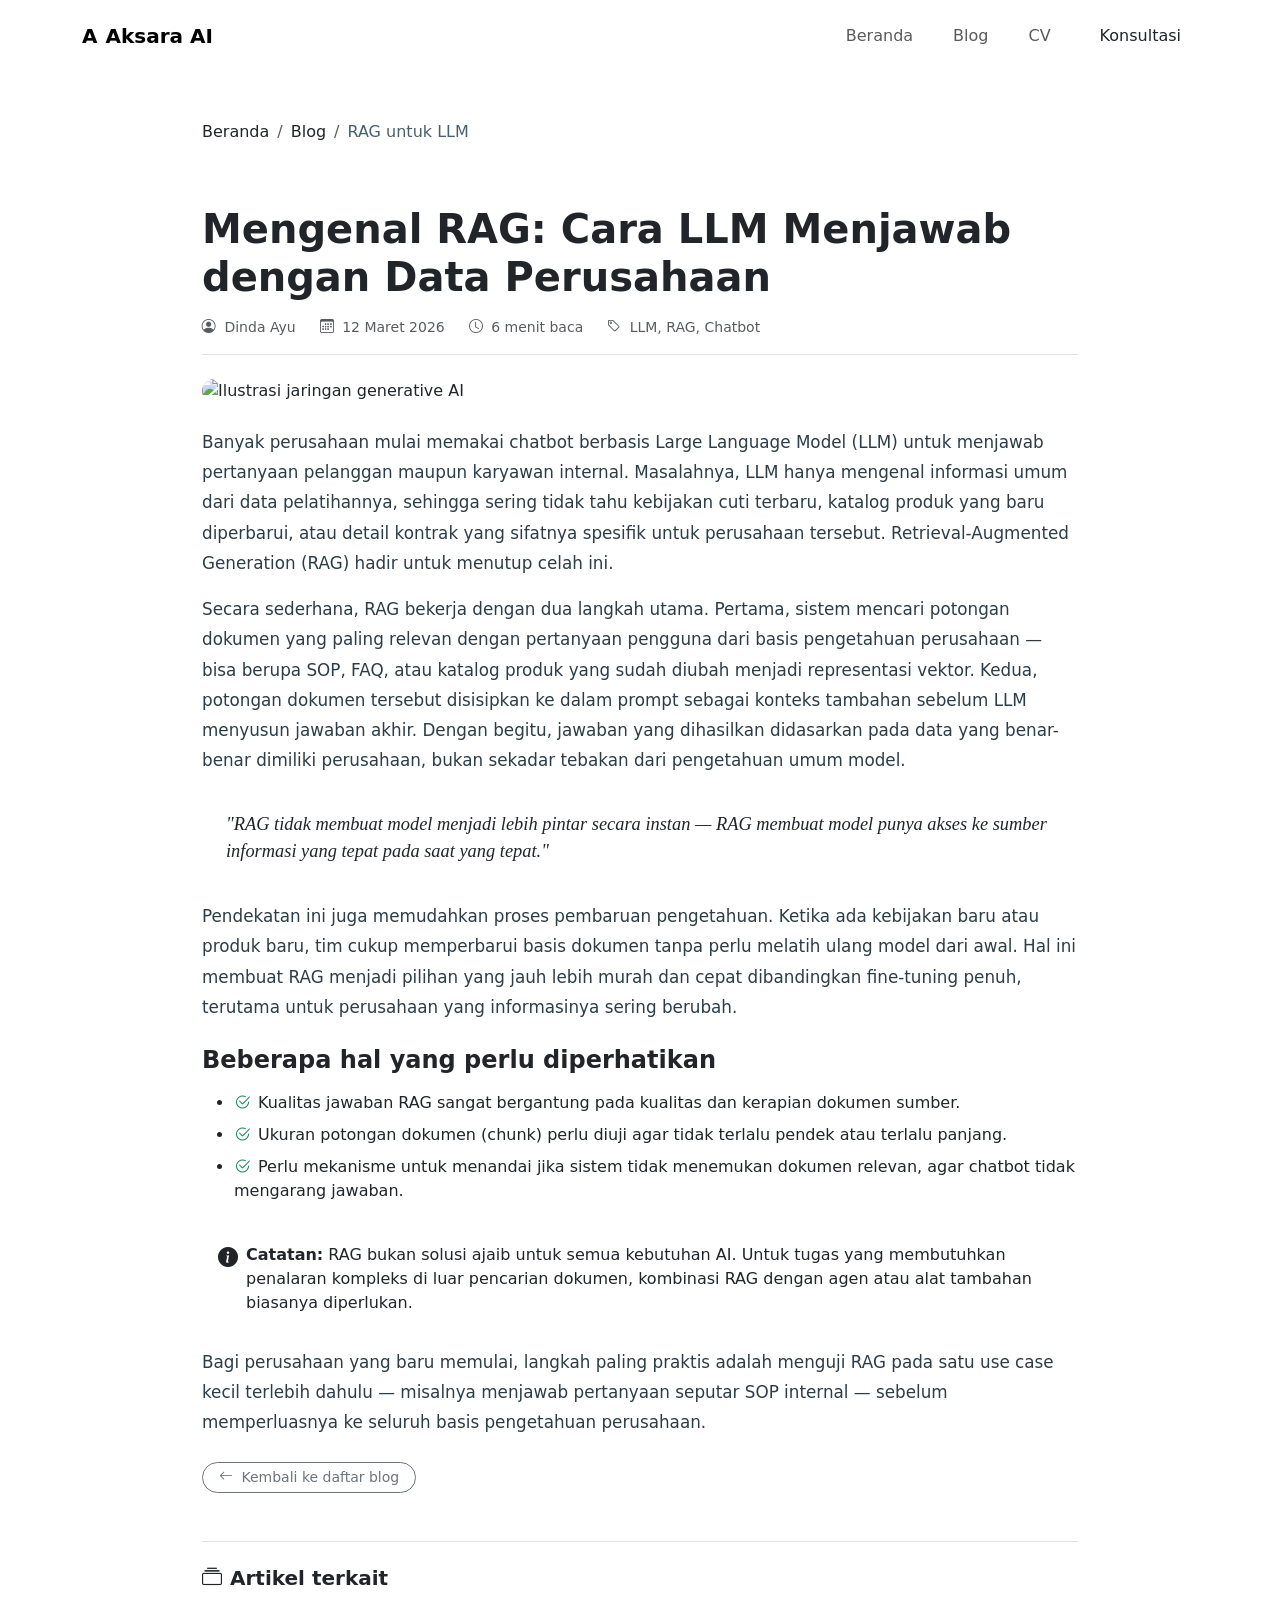
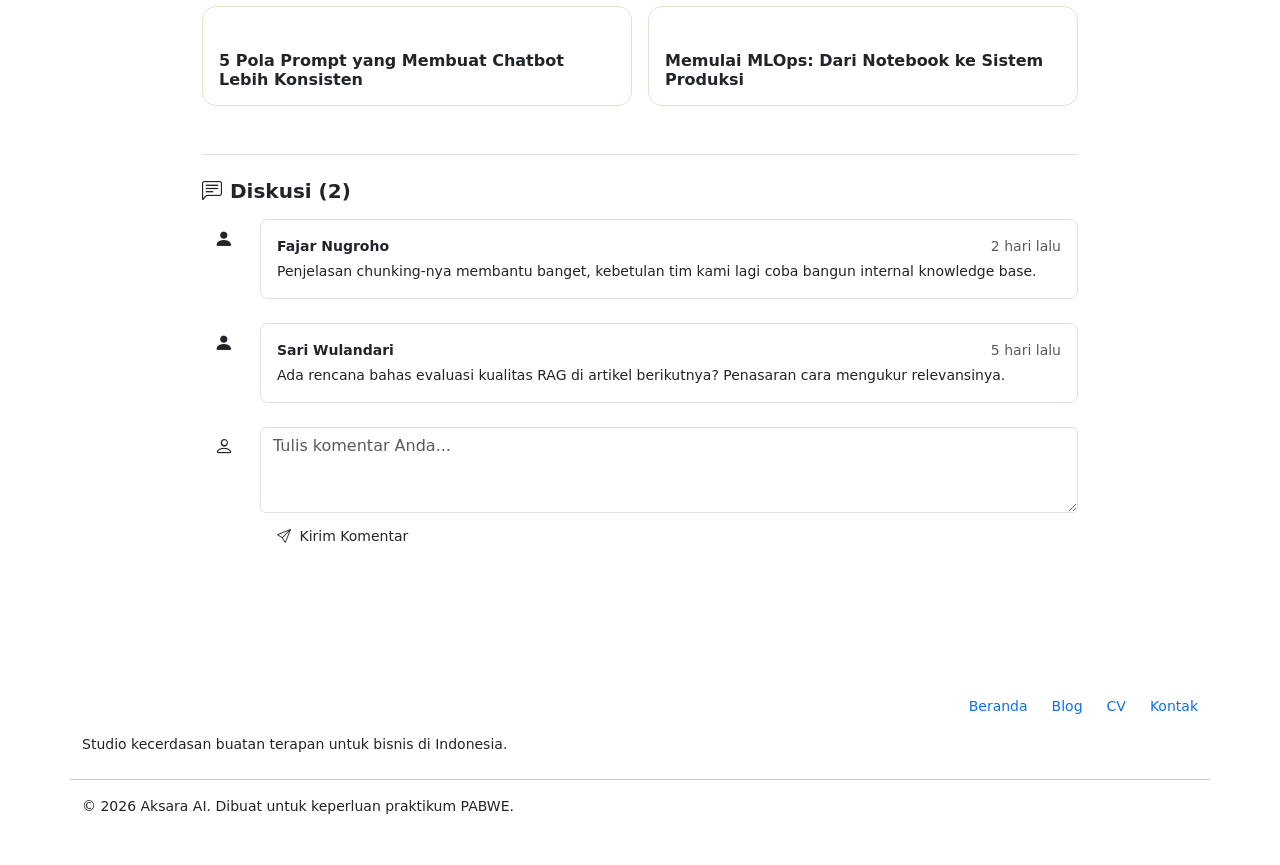
==== commit 8bb0c953: "lastpls lastpls" ====
--- a/blog-detail.html
+++ b/blog-detail.html
@@ -11,30 +11,16 @@
   <link href="https://cdn.jsdelivr.net/npm/bootstrap@5.3.3/dist/css/bootstrap.min.css" rel="stylesheet">
   <link rel="stylesheet" href="https://cdn.jsdelivr.net/npm/bootstrap-icons@1.11.3/font/bootstrap-icons.min.css">
   <link rel="stylesheet" href="assets/css/fonts.css">
-
+  <!-- Variabel warna, komponen brand & footer bersama blog.html + blog-detail.html -->
+  <link rel="stylesheet" href="assets/css/blog-theme.css">
+
+  <!-- Style di bawah ini KHUSUS untuk blog-detail.html saja. Variabel warna
+       dan komponen yang dipakai bersama halaman lain sudah dipindah ke
+       assets/css/blog-theme.css -->
   <style>
-    :root {
-      --ink: #10202b;
-      --gold: #c98a2c;
-      --gold-dark: #8a5c1c;
-      --gold-darker: #6b4515;
-      --paper: #faf7ef;
-      --paper-dim: #efe8d4;
-    }
-    body { font-family: 'Plus Jakarta Sans', sans-serif; background: var(--paper); color: var(--ink); }
     .breadcrumb-item a { color: var(--gold-dark); }
     .breadcrumb-item a:hover { color: var(--gold-darker); }
     .breadcrumb-item.active { color: var(--ink-soft, #47606d); }
-    .font-display { font-family: 'Fraunces', serif; }
-    .navbar-brand-mark {
-      width: 34px; height: 34px; border-radius: 9px;
-      background: linear-gradient(155deg, var(--ink), #24404f);
-      color: #f1ddb0; display: inline-flex; align-items: center; justify-content: center;
-      font-family: 'Fraunces', serif; font-weight: 700;
-    }
-    .navbar { background: rgba(250,247,239,.92) !important; backdrop-filter: blur(8px); border-bottom: 1px solid #ddd3ba; }
-    .btn-gold { background-color: var(--gold-dark); border-color: var(--gold-dark); color: #fff; }
-    .btn-gold:hover { background-color: var(--gold-darker); border-color: var(--gold-darker); color: #fff; }
 
     .cover-wrap { max-height: 420px; overflow: hidden; border-radius: 18px; }
     .cover-wrap img { width: 100%; object-fit: cover; height: 100%; }
@@ -59,14 +45,8 @@
     }
     /* Utilitas kecil — pengganti inline style agar styling tetap terpusat */
     .container--article { max-width: 900px; }
-    .measure-sm { max-width: 26rem; }
     .text-brand { color: var(--gold-dark) !important; }
-    .badge-category { background-color: var(--paper-dim); color: var(--gold-dark); font-weight: 600; }
     .alert-brand { background: var(--paper-dim); border: none; color: var(--ink); }
-
-    footer.site-footer { background: var(--ink); color: #c7d3d8; }
-    footer.site-footer a { color: #eae2c8; }
-    footer.site-footer a:hover { color: var(--gold); }
   </style>
 </head>
 <body>
@@ -122,66 +102,68 @@
             <span><i class="bi bi-tag me-1"></i> LLM, RAG, Chatbot</span>
           </div>
 
+          <!-- Versi "-wide" dari cover-rag.svg (lihat blog.html): rasio lebih
+               lebar khusus untuk banner hero di halaman detail artikel -->
           <div class="cover-wrap mb-4">
             <img src="assets/img/cover-rag-wide.svg" alt="Ilustrasi jaringan generative AI">
           </div>
         </header>
 
-          <p>
-            Banyak perusahaan mulai memakai chatbot berbasis Large Language Model (LLM)
-            untuk menjawab pertanyaan pelanggan maupun karyawan internal. Masalahnya,
-            LLM hanya mengenal informasi umum dari data pelatihannya, sehingga sering
-            tidak tahu kebijakan cuti terbaru, katalog produk yang baru diperbarui,
-            atau detail kontrak yang sifatnya spesifik untuk perusahaan tersebut.
-            Retrieval-Augmented Generation (RAG) hadir untuk menutup celah ini.
-          </p>
-
-          <p>
-            Secara sederhana, RAG bekerja dengan dua langkah utama. Pertama, sistem
-            mencari potongan dokumen yang paling relevan dengan pertanyaan pengguna
-            dari basis pengetahuan perusahaan — bisa berupa SOP, FAQ, atau katalog
-            produk yang sudah diubah menjadi representasi vektor. Kedua, potongan
-            dokumen tersebut disisipkan ke dalam prompt sebagai konteks tambahan
-            sebelum LLM menyusun jawaban akhir. Dengan begitu, jawaban yang dihasilkan
-            didasarkan pada data yang benar-benar dimiliki perusahaan, bukan sekadar
-            tebakan dari pengetahuan umum model.
-          </p>
-
-          <blockquote>
-            "RAG tidak membuat model menjadi lebih pintar secara instan — RAG membuat
-            model punya akses ke sumber informasi yang tepat pada saat yang tepat."
-          </blockquote>
-
-          <p>
-            Pendekatan ini juga memudahkan proses pembaruan pengetahuan. Ketika ada
-            kebijakan baru atau produk baru, tim cukup memperbarui basis dokumen
-            tanpa perlu melatih ulang model dari awal. Hal ini membuat RAG menjadi
-            pilihan yang jauh lebih murah dan cepat dibandingkan fine-tuning penuh,
-            terutama untuk perusahaan yang informasinya sering berubah.
-          </p>
-
-          <h2 class="h4 fw-bold mt-4 mb-3">Beberapa hal yang perlu diperhatikan</h2>
-          <ul class="mb-4">
-            <li class="mb-2"><i class="bi bi-check2-circle text-success me-2"></i>Kualitas jawaban RAG sangat bergantung pada kualitas dan kerapian dokumen sumber.</li>
-            <li class="mb-2"><i class="bi bi-check2-circle text-success me-2"></i>Ukuran potongan dokumen (chunk) perlu diuji agar tidak terlalu pendek atau terlalu panjang.</li>
-            <li class="mb-2"><i class="bi bi-check2-circle text-success me-2"></i>Perlu mekanisme untuk menandai jika sistem tidak menemukan dokumen relevan, agar chatbot tidak mengarang jawaban.</li>
-          </ul>
-
-          <div class="alert alert-brand d-flex align-items-start gap-2">
-            <i class="bi bi-info-circle-fill fs-5 text-brand"></i>
-            <div>
-              <strong>Catatan:</strong> RAG bukan solusi ajaib untuk semua kebutuhan AI.
-              Untuk tugas yang membutuhkan penalaran kompleks di luar pencarian dokumen,
-              kombinasi RAG dengan agen atau alat tambahan biasanya diperlukan.
-            </div>
-          </div>
-
-          <p>
-            Bagi perusahaan yang baru memulai, langkah paling praktis adalah menguji
-            RAG pada satu use case kecil terlebih dahulu — misalnya menjawab pertanyaan
-            seputar SOP internal — sebelum memperluasnya ke seluruh basis pengetahuan
-            perusahaan.
-          </p>
+        <p>
+          Banyak perusahaan mulai memakai chatbot berbasis Large Language Model (LLM)
+          untuk menjawab pertanyaan pelanggan maupun karyawan internal. Masalahnya,
+          LLM hanya mengenal informasi umum dari data pelatihannya, sehingga sering
+          tidak tahu kebijakan cuti terbaru, katalog produk yang baru diperbarui,
+          atau detail kontrak yang sifatnya spesifik untuk perusahaan tersebut.
+          Retrieval-Augmented Generation (RAG) hadir untuk menutup celah ini.
+        </p>
+
+        <p>
+          Secara sederhana, RAG bekerja dengan dua langkah utama. Pertama, sistem
+          mencari potongan dokumen yang paling relevan dengan pertanyaan pengguna
+          dari basis pengetahuan perusahaan — bisa berupa SOP, FAQ, atau katalog
+          produk yang sudah diubah menjadi representasi vektor. Kedua, potongan
+          dokumen tersebut disisipkan ke dalam prompt sebagai konteks tambahan
+          sebelum LLM menyusun jawaban akhir. Dengan begitu, jawaban yang dihasilkan
+          didasarkan pada data yang benar-benar dimiliki perusahaan, bukan sekadar
+          tebakan dari pengetahuan umum model.
+        </p>
+
+        <blockquote>
+          "RAG tidak membuat model menjadi lebih pintar secara instan — RAG membuat
+          model punya akses ke sumber informasi yang tepat pada saat yang tepat."
+        </blockquote>
+
+        <p>
+          Pendekatan ini juga memudahkan proses pembaruan pengetahuan. Ketika ada
+          kebijakan baru atau produk baru, tim cukup memperbarui basis dokumen
+          tanpa perlu melatih ulang model dari awal. Hal ini membuat RAG menjadi
+          pilihan yang jauh lebih murah dan cepat dibandingkan fine-tuning penuh,
+          terutama untuk perusahaan yang informasinya sering berubah.
+        </p>
+
+        <h2 class="h4 fw-bold mt-4 mb-3">Beberapa hal yang perlu diperhatikan</h2>
+        <ul class="mb-4">
+          <li class="mb-2"><i class="bi bi-check2-circle text-success me-2"></i>Kualitas jawaban RAG sangat bergantung pada kualitas dan kerapian dokumen sumber.</li>
+          <li class="mb-2"><i class="bi bi-check2-circle text-success me-2"></i>Ukuran potongan dokumen (chunk) perlu diuji agar tidak terlalu pendek atau terlalu panjang.</li>
+          <li class="mb-2"><i class="bi bi-check2-circle text-success me-2"></i>Perlu mekanisme untuk menandai jika sistem tidak menemukan dokumen relevan, agar chatbot tidak mengarang jawaban.</li>
+        </ul>
+
+        <div class="alert alert-brand d-flex align-items-start gap-2">
+          <i class="bi bi-info-circle-fill fs-5 text-brand"></i>
+          <div>
+            <strong>Catatan:</strong> RAG bukan solusi ajaib untuk semua kebutuhan AI.
+            Untuk tugas yang membutuhkan penalaran kompleks di luar pencarian dokumen,
+            kombinasi RAG dengan agen atau alat tambahan biasanya diperlukan.
+          </div>
+        </div>
+
+        <p>
+          Bagi perusahaan yang baru memulai, langkah paling praktis adalah menguji
+          RAG pada satu use case kecil terlebih dahulu — misalnya menjawab pertanyaan
+          seputar SOP internal — sebelum memperluasnya ke seluruh basis pengetahuan
+          perusahaan.
+        </p>
       </article>
 
       <p class="mt-4">
